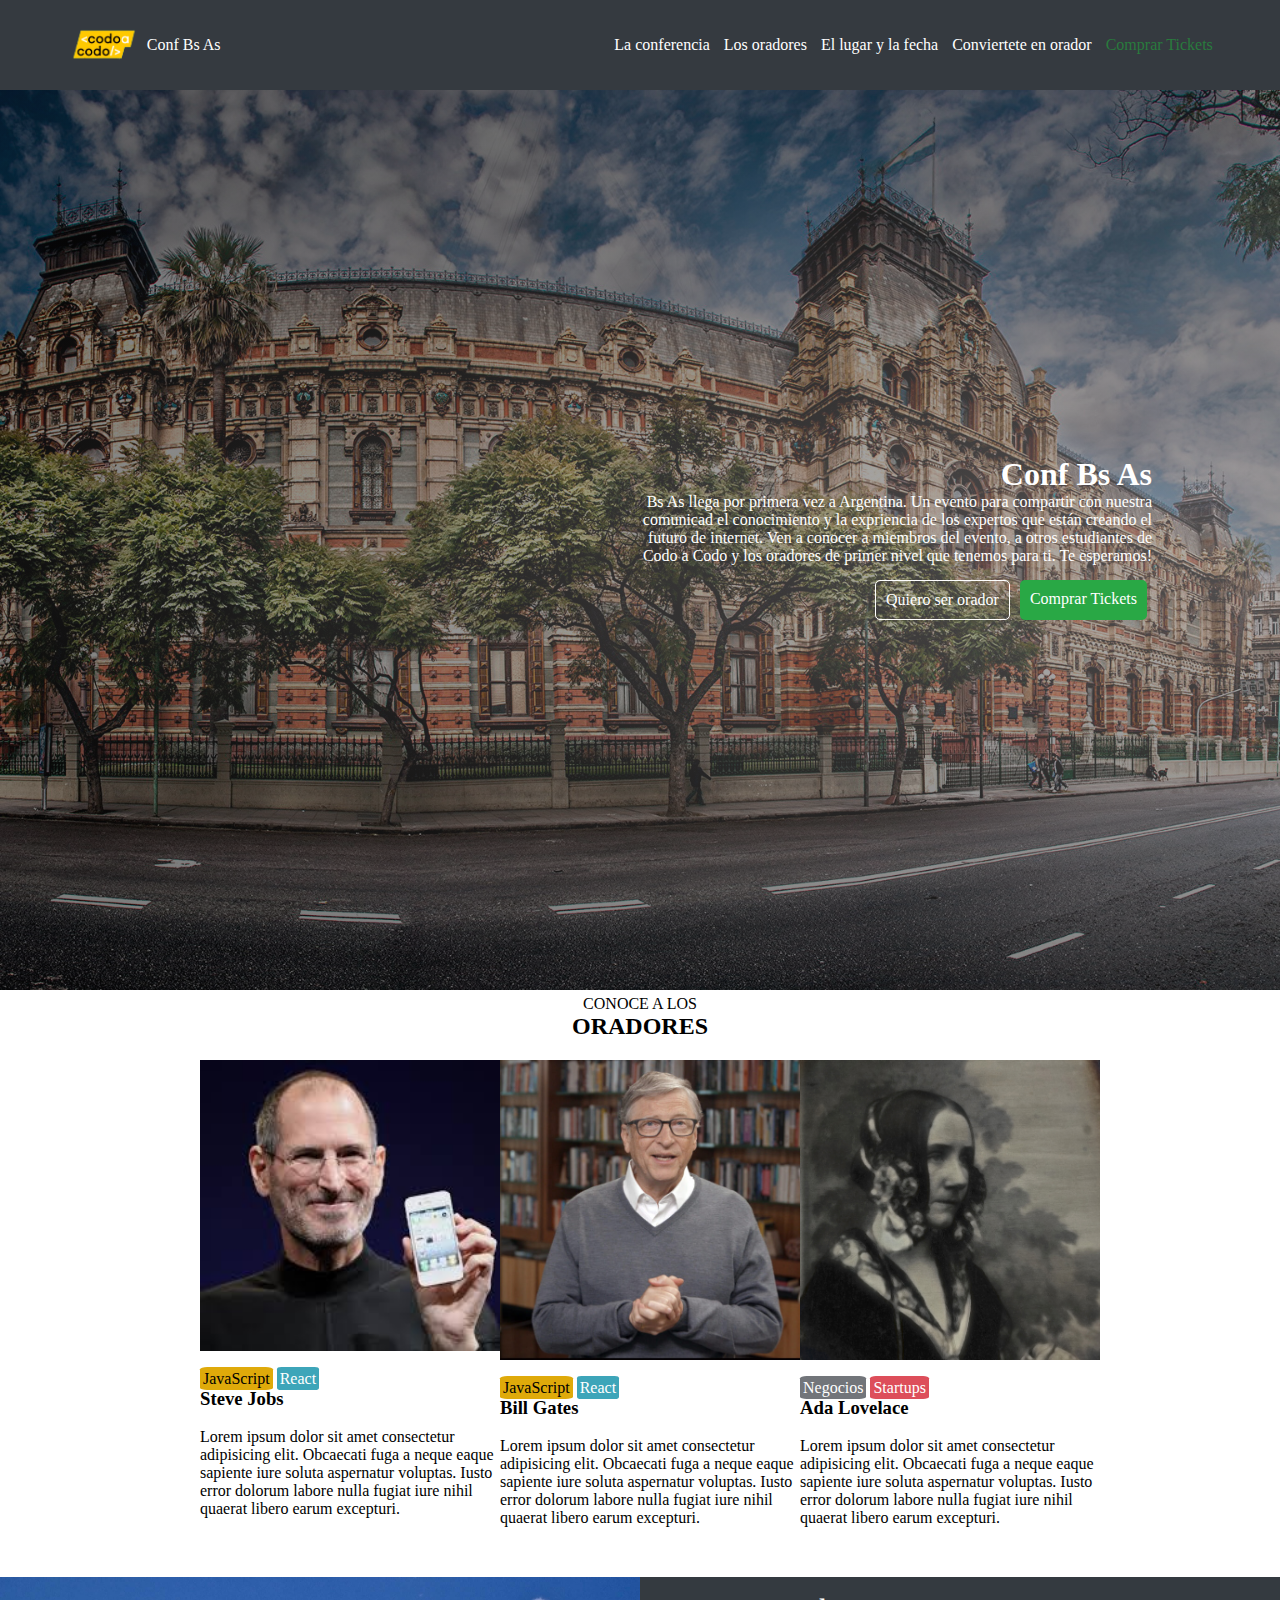
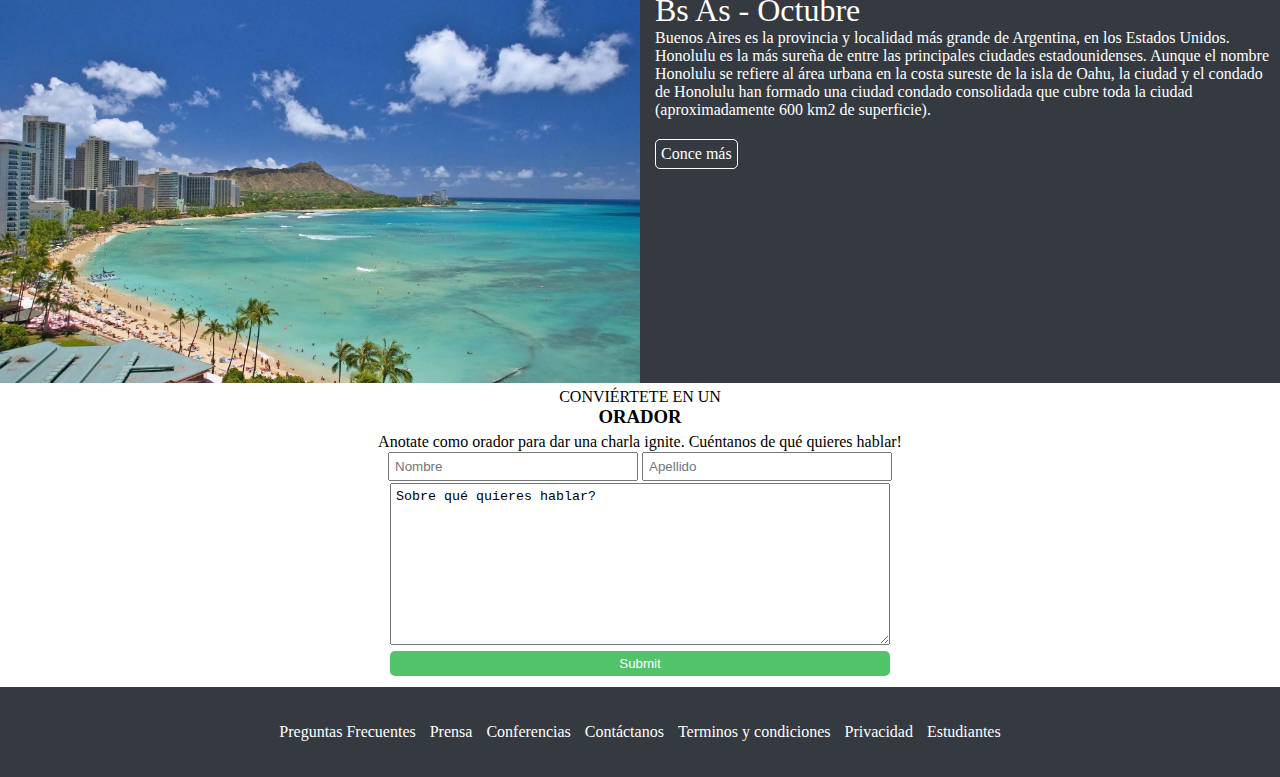
==== index.html @ f2c7d52a "Primera subida al Repositorio Local" ====
<!DOCTYPE html>
<html lang="es">
<head>
    <meta charset="UTF-8">
    <meta http-equiv="X-UA-Compatible" content="IE=edge">
    <meta name="viewport" content="width=device-width, initial-scale=1.0">
    <title>CAC</title>
    <link rel="shortcut icon" href="./assets/imagenes/favicon.ico">
    <link rel="stylesheet" href="./css/estilos.css">
</head>

<body>
    
        <header>
            <div class="cabecera">
                <div class="logoTexto">
                <img class="logo" src="./assets/imagenes/codoacodo.png" alt="Logo de Codo a Codo">
                <p class="nombreLogo">Conf Bs As</p>
                </div>
        
                <nav class="navegacion">
                        <a class="link" href="#">La conferencia</a>
                        <a class="link" href="#">Los oradores</a>
                        <a class="link" href="#">El lugar y la fecha</a>
                        <a class="link" href="#">Conviertete en orador</a>
                        <a class="linkVerde" href="./paginas/comprartickets.html">Comprar Tickets</a>
                </nav>        
            </div>
        </header>
        
    <div class="fondoCabecera">
            <section class="introduccion">
                <div class="introduccionContenido">
                    <h1>Conf Bs As</h1>
                    <p>Bs As llega por primera vez a Argentina. Un evento para compartir con nuestra comunicad el conocimiento y la expriencia de los expertos que están creando el futuro de internet. Ven a conocer a miembros del evento, a otros estudiantes de Codo a Codo y los oradores de primer nivel que tenemos para ti. Te esperamos!</p>
                    <div class="botones">
                        <a class="botonSinRelleno" href="#">Quiero ser orador</a>
                        <a class="botonConRelleno" href="./paginas/comprartickets.html">Comprar Tickets</a>
                    </div>
                </div>
            </section>
    </div>
    
    <main>
        <section>
            <div class="titulos">
                <p>conoce a los</p>
                <h2>Oradores</h2>
            </div>

            <div class="tarjetas">
                <div class="tarjetasIndividuales">
                    <img class="oradores" src="./assets/imagenes/steve.jpg" alt="foto de Steve Jobs">
                    <br>
                    <p class="temaJava">JavaScript</p>
                    <p class="temaReact">React</p>
                    <h3>Steve Jobs</h3><br>
                    <p>Lorem ipsum dolor sit amet consectetur adipisicing elit. Obcaecati fuga a neque eaque sapiente iure soluta aspernatur voluptas. Iusto error dolorum labore nulla fugiat iure nihil quaerat libero earum excepturi.</p>         
                </div>
                <div class="tarjetasIndividuales">
                    <img class="oradores" src="./assets/imagenes/bill.jpg" alt="foto de Bill Gates">
                    <p class="temaJava">JavaScript</p>
                    <p class="temaReact">React</p>
                    <h3>Bill Gates</h3><br>
                    <p>Lorem ipsum dolor sit amet consectetur adipisicing elit. Obcaecati fuga a neque eaque sapiente iure soluta aspernatur voluptas. Iusto error dolorum labore nulla fugiat iure nihil quaerat libero earum excepturi.</p>         
                </div>
                <div class="tarjetasIndividuales">
                    <img class="oradores" src="./assets/imagenes/ada.jpeg" alt="foto de Ada Lovelace">
                    <p class="temaNegocios">Negocios</p>
                    <p class="temaStartups">Startups</p>
                    <h3>Ada Lovelace</h3><br>
                    <p>Lorem ipsum dolor sit amet consectetur adipisicing elit. Obcaecati fuga a neque eaque sapiente iure soluta aspernatur voluptas. Iusto error dolorum labore nulla fugiat iure nihil quaerat libero earum excepturi.</p>         
                </div>
            </div>

        </section>
    </main>

    <section class="lugar">
        <img  src="./assets/imagenes/honolulu.jpg" alt="foto de playa">
        <div class="lugarTexto">
            <p class="lugarTitulo">Bs As - Octubre</p>
            <p>Buenos Aires es la provincia y localidad más grande de Argentina, en los Estados Unidos. Honolulu es la más sureña de entre las principales ciudades estadounidenses. Aunque el nombre Honolulu se refiere al área urbana en la costa sureste de la isla de Oahu, la ciudad y el condado de Honolulu han formado una ciudad condado consolidada que cubre toda la ciudad (aproximadamente 600 km2 de superficie).</p>
            <a class="botonConocerMas" href="./paginas/comprartickets.html">Conce más</a>
    </section>

    <section>
        <div class="titulos">
            <p>Conviértete en un</p>
            <h3>Orador</h3>
        </div>
                   
         <form class="formulario">
            <p>Anotate como orador para dar una charla ignite. Cuéntanos de qué quieres hablar!</p>
            <div>
                <input class="input" type="text" placeholder="Nombre">
                <input class="input" type="text" placeholder="Apellido"><br>
            </div>
            <div class=>
                <textarea class="inputCuerpo"   name="" cols="30" rows="10">Sobre qué quieres hablar?</textarea><br>
            </div>
            <div>
                <input class="inputEnviar" type="submit" placeholder="Enviar">
            </div>

        </form>
    </section>

    <footer>
        <div class="navegacionFooter">
            <a class="link" href="">Preguntas Frecuentes</a>
            <a class="link" href="">Prensa</a>
            <a class="link" href="">Conferencias</a>
            <a class="link" href="">Contáctanos</a>
            <a class="link" href="">Terminos y condiciones</a>
            <a class="link" href="">Privacidad</a>
            <a class="link" href="">Estudiantes</a>
        </div> 
    </footer>
</body>


</html>
---- css/estilos.css ----
*{
    margin: 0;
    padding: 0;
}

/*Seccion Cabecera*/

header{
    background-color: #353a40;
    position: sticky;
    top: 0;
    

}

.fondoCabecera{
    background:radial-gradient(ellipse farthest-corner at right center, rgba(125,121,121,0.62) 10%, rgba(10,10,10,0.53) 80%), url(ba1.jpg) ;
    background-size: cover;


}

.cabecera{
    display: flex;
    justify-content: space-around;
    align-items: center;
    height: 10vh;
}

.logoTexto{
    display: flex;
}

.logo{
    width: 20%;
}

.nombreLogo{
    display: flex;
    color: #ffffff;
    align-items: center;
    
}

.link, .linkVerde {
    text-decoration: none;
    color: #ffffff;
    box-sizing: border-box;
    margin: 5px 5px 5px 5px;
}

.linkVerde{
    color: #297b3d;
}

.introduccion{
    display: flex;
    justify-content: flex-end;
    align-items: center;
    height: 100vh;
    color:#ffffff;
    text-align: right;  
}

.introduccionContenido{
    width: 40%;
    margin: 10vw;
}

.botones{
    text-decoration: none;
    display: flex;
    justify-content: flex-end;
    margin-top: 10px;
    
}

.botonConRelleno, .botonSinRelleno{
    text-decoration: none;
    color: #ffffff;
    box-sizing: border-box;
    border: #ffffff solid 1px;
    border-radius: 5px;
    margin: 5px;
    padding: 10px;
    
}

.botonConRelleno{
    background-color:  #29a845;
    border: none;
}

/*Seccion tarjetas*/
.titulos{
    text-align: center;
    margin: 5px 0px;
    text-transform: uppercase;
}


.tarjetas{
    display: flex;
    justify-content: space-around;
    margin: 20px 200px 50px 200px;
}

.tarjetasIndividuales{
    width: 300px;
    justify-content: center;
}

.oradores{
    width: 300px;
    margin-bottom: 15px;
}

.tarjetas p{
    display: inline;
}

.temaReact, .temaJava, .temaNegocios, .temaStartups{
    box-sizing: border-box;
    padding: 1%;
    border-radius: 10%;
    color:#ffffff
   
}

.temaReact{
    background-color: #3da5b9;   
}

.temaJava{
    background-color: #dfaa0a;
    color:#000;
}

.temaNegocios{
    background-color: #72757a;
  
}

.temaStartups{
    background-color: #dd4e5a;
}

/*Seccion Lugar*/

.lugar{
    display: flex;
    justify-content: center;
    align-items: flex-start;
    background-color:  #343a40;
    
}
.lugar img{
    width: 50vw;
}

.lugarTexto{
    color:#ffffff;
    margin:15px 0px 0px 15px;
}

.lugarTitulo{
    font-size: 2em;
}

.botonConocerMas{
    display:inline-block;
    text-decoration: none;
    color: #ffffff;
    box-sizing: border-box;
    border: #ffffff solid 1px;
    border-radius: 5px;
    margin-top: 20px;
    padding: 5px;}

    /*Formulario*/



.formulario{
    display: flex;
    flex-direction: column;
    align-items: center;  
}


.input{
    box-sizing: border-box;
    padding: 5px;
    margin: 1px 0px;
    width: 250px;
}

.inputCuerpo{
    box-sizing: border-box;
    margin: 1px 0px ;
    padding: 5px;
    width: 500px;
}

.inputEnviar{
    box-sizing: border-box;
    margin: 1px 0px ;
    padding: 5px;
    width: 500px;
    color:#ffffff;
    background-color: #52c36b;
    border:none;
    border-radius: 5px;
}

/*Footer*/

footer{
    background-color: #353a40;
    height: 10vh;
    margin-top: 10px;
    display: flex;
    align-items: center;
    justify-content: space-evenly;
}
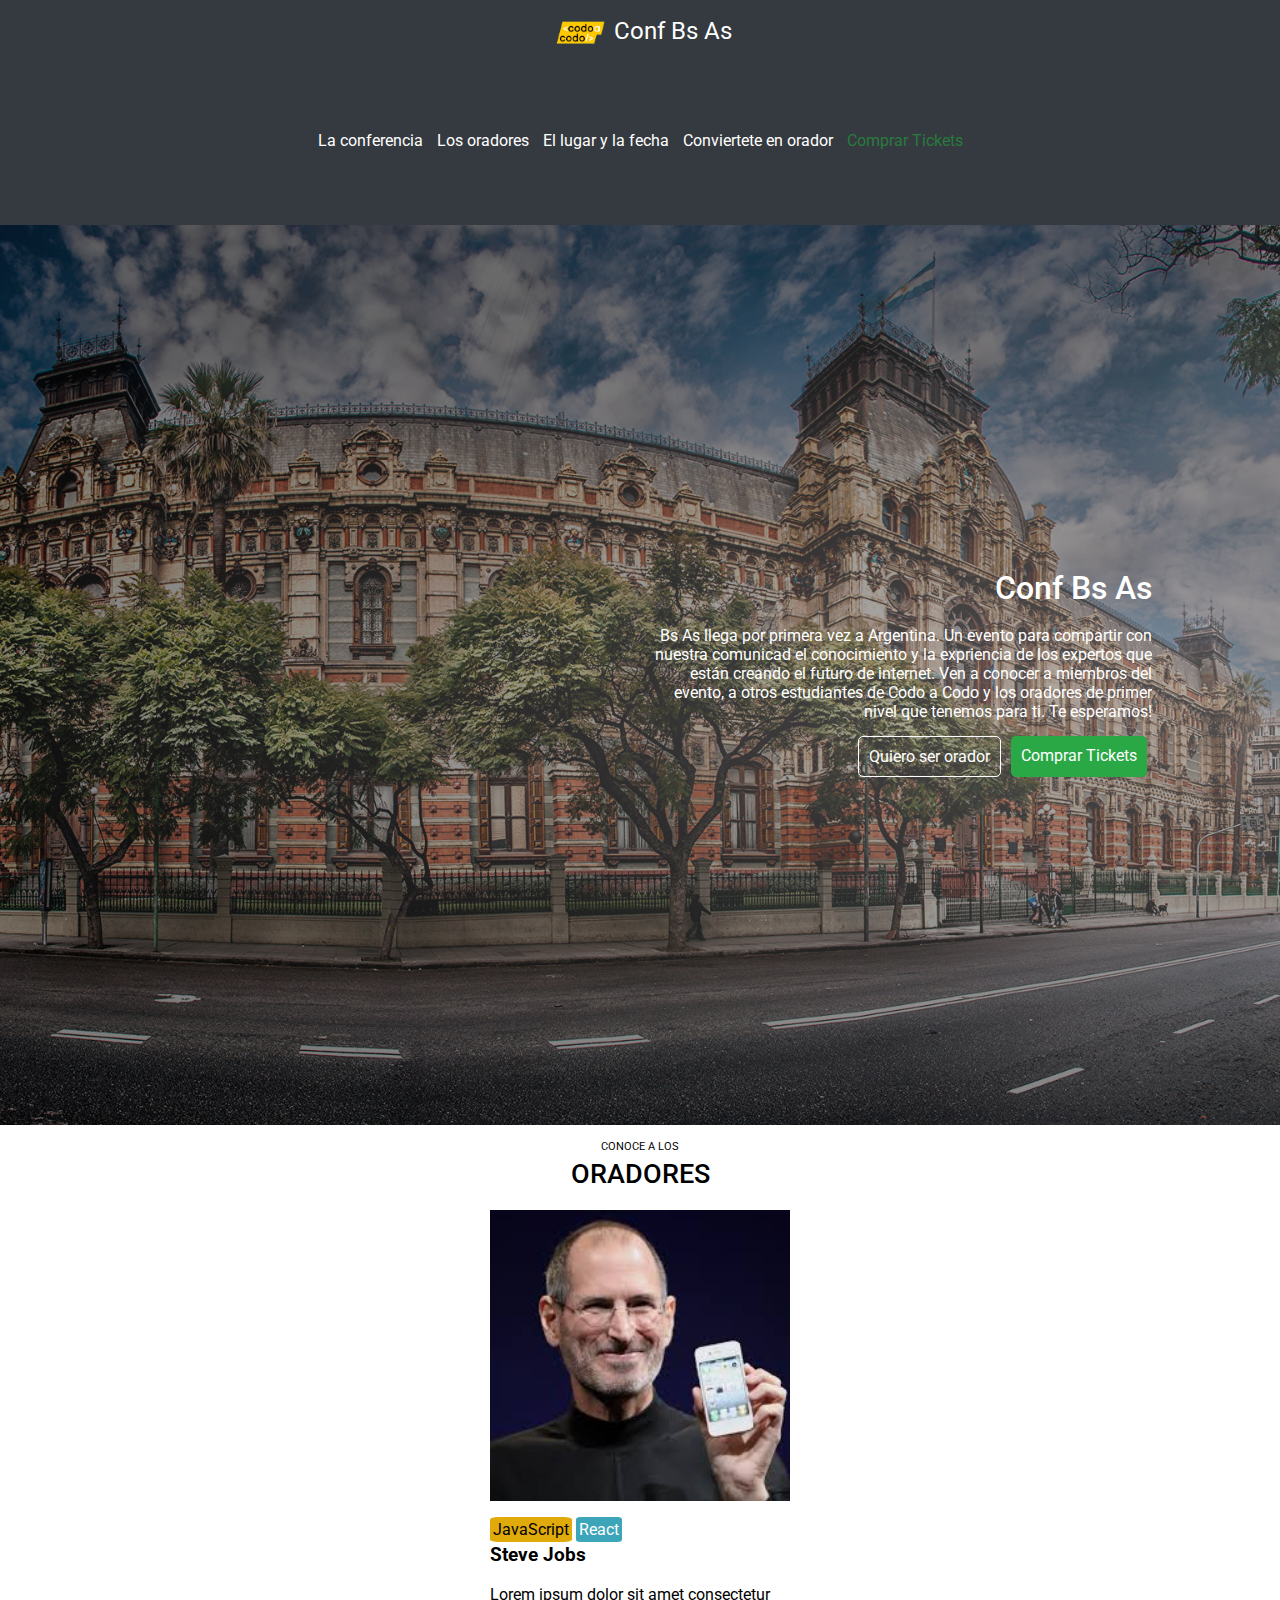
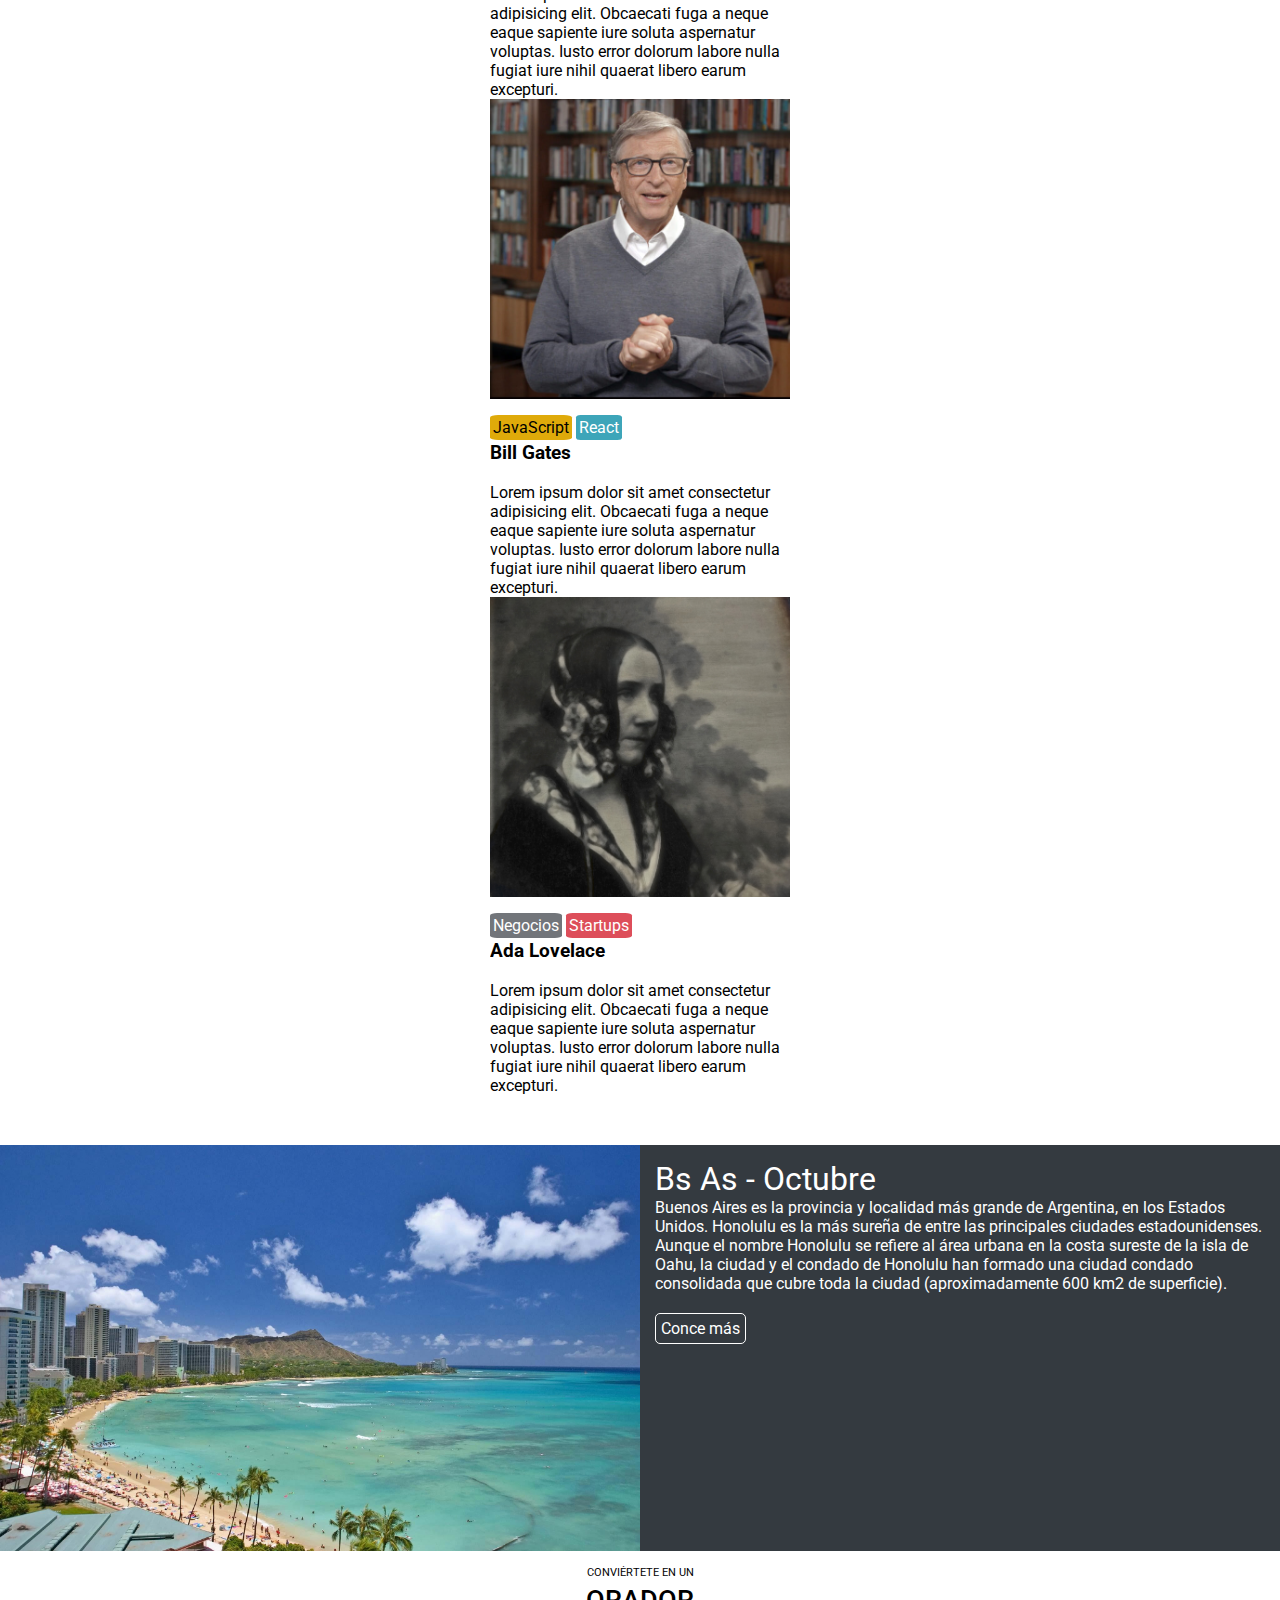
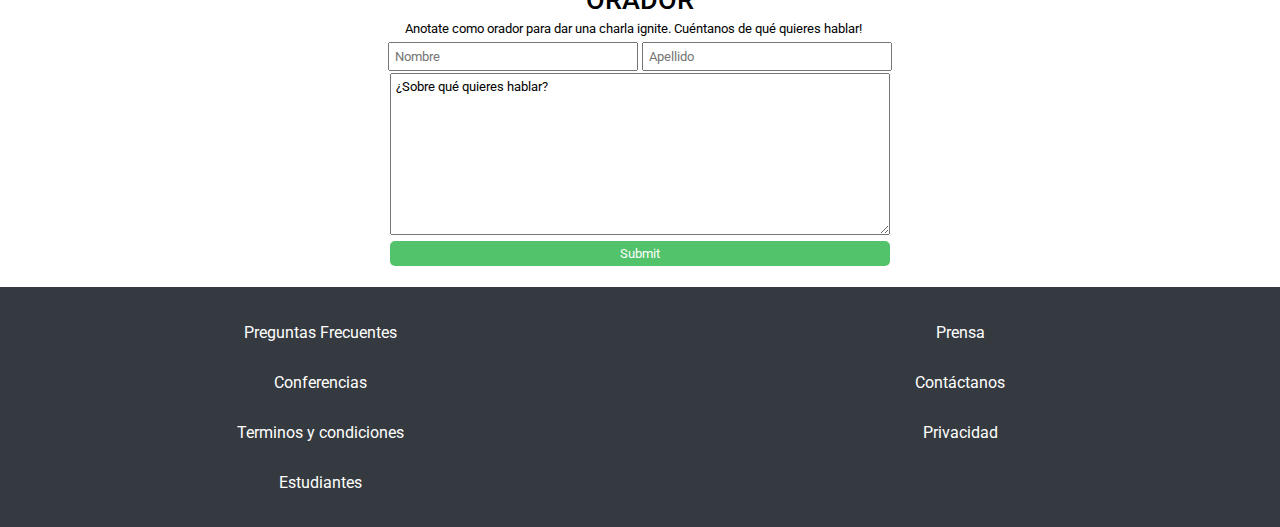
==== commit c72cad71: "Cambios para volver la página responsive" ====
--- a/index.html
+++ b/index.html
@@ -16,22 +16,23 @@
                 <div class="logoTexto">
                 <img class="logo" src="./assets/imagenes/codoacodo.png" alt="Logo de Codo a Codo">
                 <p class="nombreLogo">Conf Bs As</p>
-                </div>
-        
+            </div>
+            <div>
                 <nav class="navegacion">
                         <a class="link" href="#">La conferencia</a>
                         <a class="link" href="#">Los oradores</a>
                         <a class="link" href="#">El lugar y la fecha</a>
                         <a class="link" href="#">Conviertete en orador</a>
                         <a class="linkVerde" href="./paginas/comprartickets.html">Comprar Tickets</a>
+                        
                 </nav>        
-            </div>
+                <div>
         </header>
         
     <div class="fondoCabecera">
             <section class="introduccion">
                 <div class="introduccionContenido">
-                    <h1>Conf Bs As</h1>
+                    <h1>Conf Bs As</h1><br>
                     <p>Bs As llega por primera vez a Argentina. Un evento para compartir con nuestra comunicad el conocimiento y la expriencia de los expertos que están creando el futuro de internet. Ven a conocer a miembros del evento, a otros estudiantes de Codo a Codo y los oradores de primer nivel que tenemos para ti. Te esperamos!</p>
                     <div class="botones">
                         <a class="botonSinRelleno" href="#">Quiero ser orador</a>
@@ -44,7 +45,7 @@
     <main>
         <section>
             <div class="titulos">
-                <p>conoce a los</p>
+                <p class="titulosParrafo">conoce a los</p>
                 <h2>Oradores</h2>
             </div>
 
@@ -86,18 +87,18 @@
 
     <section>
         <div class="titulos">
-            <p>Conviértete en un</p>
-            <h3>Orador</h3>
+            <p class="titulosParrafo">Conviértete en un</p>
+            <h2>Orador</h2>
         </div>
                    
          <form class="formulario">
-            <p>Anotate como orador para dar una charla ignite. Cuéntanos de qué quieres hablar!</p>
+            <p class="formularioTexto">Anotate como orador para dar una charla ignite. Cuéntanos de qué quieres hablar!</p>
             <div>
                 <input class="input" type="text" placeholder="Nombre">
                 <input class="input" type="text" placeholder="Apellido"><br>
             </div>
             <div class=>
-                <textarea class="inputCuerpo"   name="" cols="30" rows="10">Sobre qué quieres hablar?</textarea><br>
+                <textarea class="inputCuerpo"   name="" cols="30" rows="10">¿Sobre qué quieres hablar?</textarea><br>
             </div>
             <div>
                 <input class="inputEnviar" type="submit" placeholder="Enviar">
@@ -108,13 +109,13 @@
 
     <footer>
         <div class="navegacionFooter">
-            <a class="link" href="">Preguntas Frecuentes</a>
-            <a class="link" href="">Prensa</a>
-            <a class="link" href="">Conferencias</a>
-            <a class="link" href="">Contáctanos</a>
-            <a class="link" href="">Terminos y condiciones</a>
-            <a class="link" href="">Privacidad</a>
-            <a class="link" href="">Estudiantes</a>
+            <a class="linkFooter" href="">Preguntas Frecuentes</a>
+            <a class="linkFooter" href="">Prensa</a>
+            <a class="linkFooter" href="">Conferencias</a>
+            <a class="linkFooter" href="">Contáctanos</a>
+            <a class="linkFooter" href="">Terminos y condiciones</a>
+            <a class="linkFooter" href="">Privacidad</a>
+            <a class="linkFooter" href="">Estudiantes</a>
         </div> 
     </footer>
 </body>
--- a/css/estilos.css
+++ b/css/estilos.css
@@ -1,23 +1,37 @@
+@import url('https://fonts.googleapis.com/css2?family=Amatic+SC&family=Roboto:wght@100;300;400;500&display=swap');
+
 *{
     margin: 0;
     padding: 0;
+    font-family: 'Amatic SC', cursive;
+    font-family: 'Roboto', sans-serif;
+    overflow-x: hidden;
+}
+body{
+    width:100vw;
+}
+
+
+
+h1{
+    font-size: 2rem;
+    font-weight: 500;
+}
+
+h2{
+    font-size: 1.7rem;
+    font-weight: 500;
+}
+
+h3{
+    margin-top: 5px;
 }
 
 /*Seccion Cabecera*/
 
 header{
     background-color: #353a40;
-    position: sticky;
     top: 0;
-    
-
-}
-
-.fondoCabecera{
-    background:radial-gradient(ellipse farthest-corner at right center, rgba(125,121,121,0.62) 10%, rgba(10,10,10,0.53) 80%), url(ba1.jpg) ;
-    background-size: cover;
-
-
 }
 
 .cabecera{
@@ -39,6 +53,7 @@
     display: flex;
     color: #ffffff;
     align-items: center;
+    font-size: 1.5rem;
     
 }
 
@@ -51,6 +66,13 @@
 
 .linkVerde{
     color: #297b3d;
+}
+
+/*Introducción */
+.fondoCabecera{
+    background:radial-gradient(ellipse farthest-corner at right center, rgba(125,121,121,0.62) 10%, rgba(10,10,10,0.53) 80%), url(ba1.jpg) ;
+    background-size:cover;
+    
 }
 
 .introduccion{
@@ -98,12 +120,19 @@
     text-transform: uppercase;
 }
 
+.titulosParrafo{
+    font-size: 0.7rem;
+    margin: 10px 0px 5px 0px;
+}
 
 .tarjetas{
     display: flex;
     justify-content: space-around;
     margin: 20px 200px 50px 200px;
-}
+    overflow-x: visible;
+}
+
+
 
 .tarjetasIndividuales{
     width: 300px;
@@ -152,10 +181,11 @@
     justify-content: center;
     align-items: flex-start;
     background-color:  #343a40;
-    
-}
+}
+
 .lugar img{
     width: 50vw;
+    overflow-x: visible;
 }
 
 .lugarTexto{
@@ -179,14 +209,17 @@
 
     /*Formulario*/
 
-
-
 .formulario{
     display: flex;
     flex-direction: column;
     align-items: center;  
 }
 
+.formularioTexto{
+    width: 470px;
+    font-size: 0.8rem;
+    margin-bottom: 5px;
+}
 
 .input{
     box-sizing: border-box;
@@ -217,13 +250,154 @@
 
 footer{
     background-color: #353a40;
-    height: 10vh;
-    margin-top: 10px;
+    
+    margin-top: 20px;
+    
+    
+}
+
+.navegacionFooter{
+    display: grid;
+    grid-template-columns: repeat(7,7fr);
+    padding: 20px 0px;
+    margin-right: 300px;
+    margin-left: 300px;
+}
+.linkFooter {
+    text-decoration: none;
+    color: #ffffff;
+    box-sizing: border-box;
+    margin: 5px 5px 5px 5px;
     display: flex;
     align-items: center;
-    justify-content: space-evenly;
-}
-
-
-
-
+    justify-content: center;
+    text-align: center;
+    
+    
+}
+
+@media screen and (max-width:900px) {
+    
+    
+    .tarjetas{
+        flex-direction: column;
+        align-items: center;
+    }
+    
+    .lugar{
+        flex-direction: column;
+        
+    }
+    .lugar img{
+        width: 100vw;
+    }
+
+    .introduccionContenido{
+        width: 100%;
+        margin: 10vw;
+    }
+
+    .introduccion{
+        justify-content: center;
+
+    }
+    .botones{
+        justify-content: center;
+
+    }
+
+    .botonConocerMas{
+        margin-bottom: 10px;
+    }
+
+    .formularioTexto{
+        margin: 4px 5px 8px 5px;
+        width: 80vw;
+        text-align: center;
+    }
+    
+    .input{
+        display: flex;
+        justify-content: center;
+        margin: 5px;
+        width: 80vw;
+        align-items: center ;
+    }
+    
+    .inputCuerpo{
+        margin: 4px 5px 8px 5px;
+        width: 80vw;
+    }
+    
+    .inputEnviar{
+        margin: 4px 5px 8px 5px;
+        width: 80vw;
+        
+    }
+
+}
+
+@media screen and (max-width:1300px) {   
+    .tarjetas{
+        flex-direction: column;
+        align-items: center;
+    }
+
+    .navegacionFooter{
+        
+        grid-template-columns: repeat(2,2fr);
+        grid-template-rows: repeat(4,50px);
+        margin-right: 0px;
+        margin-left: 0px;
+    }
+
+    .cabecera{
+        display: grid;
+        grid-template-rows: 1fr 3fr;
+        height: 25vh;
+    }
+
+    .logoTexto{
+        margin-top: 20px;
+        margin-bottom: 15px;
+        text-align: center;
+        justify-content: center;
+
+    }
+
+    .logo{
+        margin-top: 20px;
+        margin-bottom: 15px;
+        width: 10%;
+    }
+    
+    
+    
+}
+
+@media screen and (max-width:715px) {
+    .cabecera{
+        display: grid;
+        grid-template-rows: 30% 70%;
+        height: 30vh;
+        text-align: center;
+        
+    }
+    
+    nav{
+        display: grid;
+        grid-template-columns: 50% 50%;
+        grid-template-rows: 33% 33% 34% ;
+       
+    }
+
+    .linkVerde{
+        box-sizing: border-box;
+        color:#ffffff;
+        background-color: #52c36b;      
+        border:none;
+        grid-column:1/3;
+
+    }
+
+}   